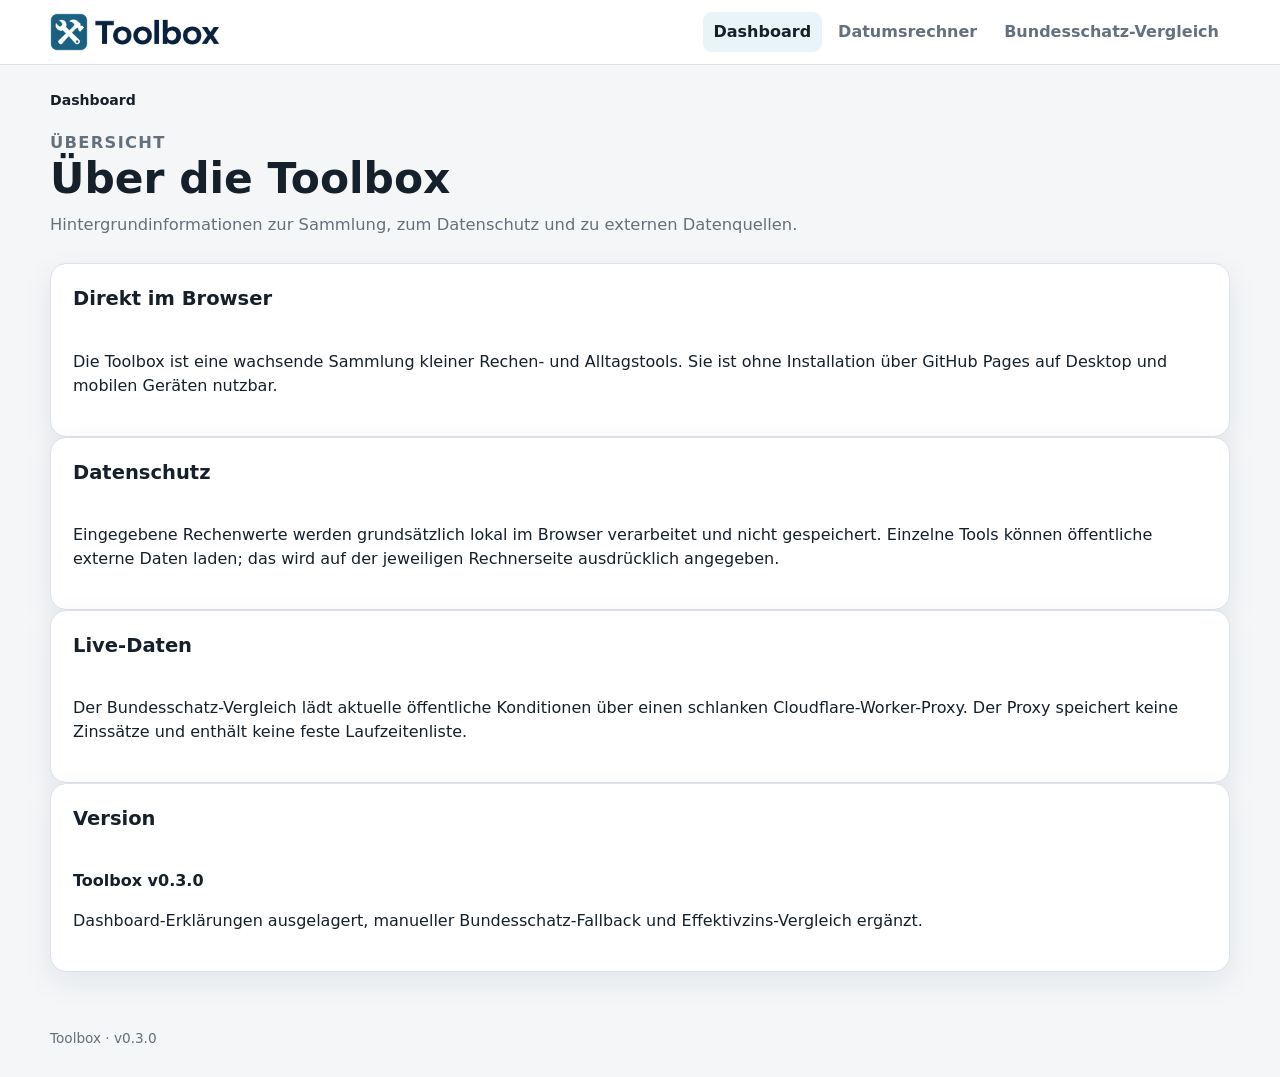
==== docs/about.html @ 52314356 "v.0.3.0 add effective interest comparison" ====
<!doctype html>
<html lang="de">
<head>
  <meta charset="utf-8">
  <meta name="viewport" content="width=device-width, initial-scale=1">
  <meta name="description" content="Informationen zur Toolbox, ihrem Aufbau, Datenschutz und den verwendeten Datenquellen.">
  <link rel="icon" href="assets/favicon/favicon.ico" sizes="any">
  <link rel="icon" type="image/png" sizes="48x48" href="assets/favicon/favicon-48x48.png">
  <link rel="icon" type="image/png" sizes="32x32" href="assets/favicon/favicon-32x32.png">
  <link rel="icon" type="image/png" sizes="16x16" href="assets/favicon/favicon-16x16.png">
  <link rel="apple-touch-icon" sizes="180x180" href="assets/favicon/apple-touch-icon.png">
  <link rel="manifest" href="assets/favicon/site.webmanifest">
  <meta name="theme-color" content="#316880">
  <title>Toolbox – Über die Toolbox</title>
  <link rel="stylesheet" href="css/base.css">
  <link rel="stylesheet" href="css/navigation.css">
  <link rel="stylesheet" href="css/about.css">
</head>
<body>
  <div data-site-header></div>

  <main>
    <nav class="breadcrumbs" aria-label="Breadcrumb" data-breadcrumbs></nav>

    <header class="page-heading page-heading--compact-mobile">
      <p class="page-heading__eyebrow">Übersicht</p>
      <h1>Über die Toolbox</h1>
      <p>Hintergrundinformationen zur Sammlung, zum Datenschutz und zu externen Datenquellen.</p>
    </header>

    <div class="about-grid">
      <section class="panel about-card">
        <div class="panel__header">
          <h2>Direkt im Browser</h2>
        </div>
        <div class="panel__body">
          <p>Die Toolbox ist eine wachsende Sammlung kleiner Rechen- und Alltagstools. Sie ist ohne Installation über GitHub Pages auf Desktop und mobilen Geräten nutzbar.</p>
        </div>
      </section>

      <section class="panel about-card">
        <div class="panel__header">
          <h2>Datenschutz</h2>
        </div>
        <div class="panel__body">
          <p>Eingegebene Rechenwerte werden grundsätzlich lokal im Browser verarbeitet und nicht gespeichert. Einzelne Tools können öffentliche externe Daten laden; das wird auf der jeweiligen Rechnerseite ausdrücklich angegeben.</p>
        </div>
      </section>

      <section class="panel about-card">
        <div class="panel__header">
          <h2>Live-Daten</h2>
        </div>
        <div class="panel__body">
          <p>Der Bundesschatz-Vergleich lädt aktuelle öffentliche Konditionen über einen schlanken Cloudflare-Worker-Proxy. Der Proxy speichert keine Zinssätze und enthält keine feste Laufzeitenliste.</p>
        </div>
      </section>

      <section class="panel about-card">
        <div class="panel__header">
          <h2>Version</h2>
        </div>
        <div class="panel__body">
          <p><strong>Toolbox v0.3.0</strong></p>
          <p class="about-muted">Dashboard-Erklärungen ausgelagert, manueller Bundesschatz-Fallback und Effektivzins-Vergleich ergänzt.</p>
        </div>
      </section>
    </div>
  </main>

  <footer class="site-footer">Toolbox · v0.3.0</footer>

  <script type="module" src="js/navigation.js"></script>
</body>
</html>
---- docs/css/base.css ----
:root {
  color-scheme: light dark;
  --bg: #f4f6f8;
  --surface: #ffffff;
  --surface-soft: #f8fafb;
  --text: #16202a;
  --text-muted: #64717d;
  --border: #dce2e7;
  --accent: #176b87;
  --accent-strong: #0f536a;
  --accent-soft: #e8f4f7;
  --danger: #a22929;
  --danger-soft: #fff0f0;
  --shadow: 0 10px 30px rgba(23, 37, 48, 0.08);
  --radius: 16px;
  --radius-small: 10px;
  --content-width: 1180px;
}

* {
  box-sizing: border-box;
}

html {
  min-height: 100%;
  background: var(--bg);
}

body {
  min-height: 100vh;
  margin: 0;
  font-family: Inter, ui-sans-serif, system-ui, -apple-system, BlinkMacSystemFont, "Segoe UI", sans-serif;
  color: var(--text);
  background: var(--bg);
  line-height: 1.5;
}

a {
  color: inherit;
}

button,
input,
select {
  font: inherit;
}

button,
input,
select,
a {
  -webkit-tap-highlight-color: transparent;
}

main {
  width: min(calc(100% - 32px), var(--content-width));
  margin: 0 auto;
  padding: 24px 0 56px;
}

.page-heading {
  margin: 18px 0 26px;
}

.page-heading__eyebrow {
  margin: 0 0 4px;
  color: var(--accent);
  font-size: 0.82rem;
  font-weight: 800;
  letter-spacing: 0.08em;
  text-transform: uppercase;
}

.page-heading h1 {
  margin: 0;
  font-size: clamp(1.8rem, 4vw, 2.65rem);
  line-height: 1.12;
}

.page-heading p {
  max-width: 760px;
  margin: 10px 0 0;
  color: var(--text-muted);
  font-size: 1.02rem;
}

.panel {
  border: 1px solid var(--border);
  border-radius: var(--radius);
  background: var(--surface);
  box-shadow: var(--shadow);
}

.panel__header {
  padding: 20px 22px 0;
}

.panel__header h2 {
  margin: 0;
  font-size: 1.22rem;
}

.panel__header p {
  margin: 6px 0 0;
  color: var(--text-muted);
}

.panel__body {
  padding: 20px 22px 22px;
}

.field {
  display: grid;
  min-width: 0;
  gap: 7px;
  align-content: start;
}

.field label {
  font-weight: 700;
}

.field__hint {
  color: var(--text-muted);
  font-size: 0.86rem;
}

input,
select {
  width: 100%;
  min-width: 0;
  max-width: 100%;
  min-height: 46px;
  padding: 9px 11px;
  border: 1px solid var(--border);
  border-radius: var(--radius-small);
  color: var(--text);
  background: var(--surface);
}

input[type="date"] {
  display: block;
  inline-size: 100%;
  min-inline-size: 0;
  max-inline-size: 100%;
}

input:focus,
select:focus,
button:focus-visible,
a:focus-visible {
  outline: 3px solid color-mix(in srgb, var(--accent) 34%, transparent);
  outline-offset: 2px;
}

.primary-button {
  min-height: 46px;
  padding: 10px 18px;
  border: 0;
  border-radius: var(--radius-small);
  color: white;
  background: var(--accent);
  font-weight: 800;
  cursor: pointer;
}

.primary-button:hover {
  background: var(--accent-strong);
}

.form-message {
  margin: 2px 0 0;
  padding: 10px 12px;
  border-radius: var(--radius-small);
  font-size: 0.92rem;
}

.form-message--error {
  color: var(--danger);
  background: var(--danger-soft);
}

.error-box {
  display: grid;
  gap: 4px;
  padding: 16px;
  border: 1px solid color-mix(in srgb, var(--danger) 35%, var(--border));
  border-radius: var(--radius-small);
  color: var(--danger);
  background: var(--danger-soft);
}

.site-footer {
  width: min(calc(100% - 32px), var(--content-width));
  margin: 0 auto;
  padding: 0 0 28px;
  color: var(--text-muted);
  font-size: 0.85rem;
}

@media (prefers-color-scheme: dark) {
  :root {
    --bg: #10161b;
    --surface: #182127;
    --surface-soft: #131b20;
    --text: #edf3f6;
    --text-muted: #a7b4bc;
    --border: #314049;
    --accent: #4fa9c8;
    --accent-strong: #69b8d3;
    --accent-soft: #17313a;
    --danger: #ff9d9d;
    --danger-soft: #351c1c;
    --shadow: 0 12px 30px rgba(0, 0, 0, 0.22);
  }
}

@media (max-width: 640px) {
  main {
    width: min(calc(100% - 24px), var(--content-width));
    padding-top: 16px;
  }

  .page-heading {
    margin-top: 12px;
  }

  .panel,
  .panel__header,
  .panel__body,
  .calculator-form,
  .field {
    min-width: 0;
    max-width: 100%;
  }

  .panel__header,
  .panel__body {
    padding-left: 16px;
    padding-right: 16px;
  }

  .field {
    overflow: hidden;
  }

  input[type="date"] {
    display: block;
    box-sizing: border-box;
    width: 100% !important;
    min-width: 0 !important;
    max-width: 100% !important;
    -webkit-appearance: none;
    appearance: none;
  }

  input[type="date"]::-webkit-date-and-time-value {
    min-width: 0;
    text-align: left;
  }

  .site-footer {
    width: min(calc(100% - 24px), var(--content-width));
  }
}
---- docs/css/navigation.css ----
.site-header {
  position: sticky;
  top: 0;
  z-index: 50;
  border-bottom: 1px solid var(--border);
  background: color-mix(in srgb, var(--surface) 94%, transparent);
  backdrop-filter: blur(14px);
}

.site-header__inner {
  width: min(calc(100% - 32px), var(--content-width));
  min-height: 64px;
  margin: 0 auto;
  display: flex;
  align-items: center;
  gap: 24px;
}

.site-brand {
  display: inline-flex;
  align-items: center;
  gap: 10px;
  color: var(--text);
  text-decoration: none;
  font-size: 1.12rem;
  font-weight: 850;
}

.site-brand__logo {
  display: block;
  width: auto;
  height: 40px;
  max-width: 170px;
  object-fit: contain;
}

.topnav {
  display: flex;
  align-items: center;
  gap: 5px;
  margin-left: auto;
}

.topnav__link {
  padding: 8px 11px;
  border-radius: 9px;
  color: var(--text-muted);
  text-decoration: none;
  font-weight: 700;
}

.topnav__link:hover,
.topnav__link.is-active {
  color: var(--text);
  background: var(--accent-soft);
}

.menu-button {
  display: none;
  width: 44px;
  height: 44px;
  margin-left: auto;
  padding: 10px;
  border: 1px solid var(--border);
  border-radius: 11px;
  background: var(--surface);
  cursor: pointer;
}

.menu-button span {
  display: block;
  height: 2px;
  margin: 4px 0;
  border-radius: 2px;
  background: var(--text);
}

.breadcrumbs {
  display: flex;
  flex-wrap: wrap;
  align-items: center;
  gap: 7px;
  min-height: 24px;
  color: var(--text-muted);
  font-size: 0.88rem;
}

.breadcrumbs__link {
  color: var(--text-muted);
  text-decoration: none;
}

.breadcrumbs__link:hover {
  color: var(--accent);
  text-decoration: underline;
}

.breadcrumbs__current {
  color: var(--text);
  font-weight: 700;
}

.mobile-nav,
.mobile-nav-backdrop {
  display: none;
}

@media (max-width: 760px) {
  .site-header__inner {
    width: min(calc(100% - 24px), var(--content-width));
  }

  .site-brand__logo {
    height: 36px;
    max-width: 150px;
  }

  .topnav {
    display: none;
  }

  .menu-button {
    display: block;
  }

  .mobile-nav-backdrop:not([hidden]) {
    position: fixed;
    inset: 64px 0 0;
    z-index: 55;
    display: block;
    background: rgba(0, 0, 0, 0.36);
  }

  .mobile-nav:not([hidden]) {
    position: fixed;
    top: 64px;
    right: 0;
    bottom: 0;
    z-index: 60;
    display: block;
    width: min(86vw, 340px);
    overflow-y: auto;
    padding: 16px;
    border-left: 1px solid var(--border);
    background: var(--surface);
    box-shadow: -12px 0 30px rgba(0, 0, 0, 0.15);
  }

  .menu-open {
    overflow: hidden;
  }

  .mobile-nav__top {
    padding: 4px 4px 13px;
    border-bottom: 1px solid var(--border);
  }

  .mobile-nav__title {
    font-size: 1.06rem;
    font-weight: 850;
  }

  .mobile-nav__group {
    padding: 15px 0 4px;
  }

  .mobile-nav__heading {
    margin: 0 6px 6px;
    color: var(--text-muted);
    font-size: 0.73rem;
    letter-spacing: 0.08em;
    text-transform: uppercase;
  }

  .mobile-nav__link {
    display: block;
    padding: 11px 12px;
    border-radius: 10px;
    color: var(--text);
    text-decoration: none;
    font-weight: 700;
  }

  .mobile-nav__link:hover,
  .mobile-nav__link.is-active {
    background: var(--accent-soft);
  }
}
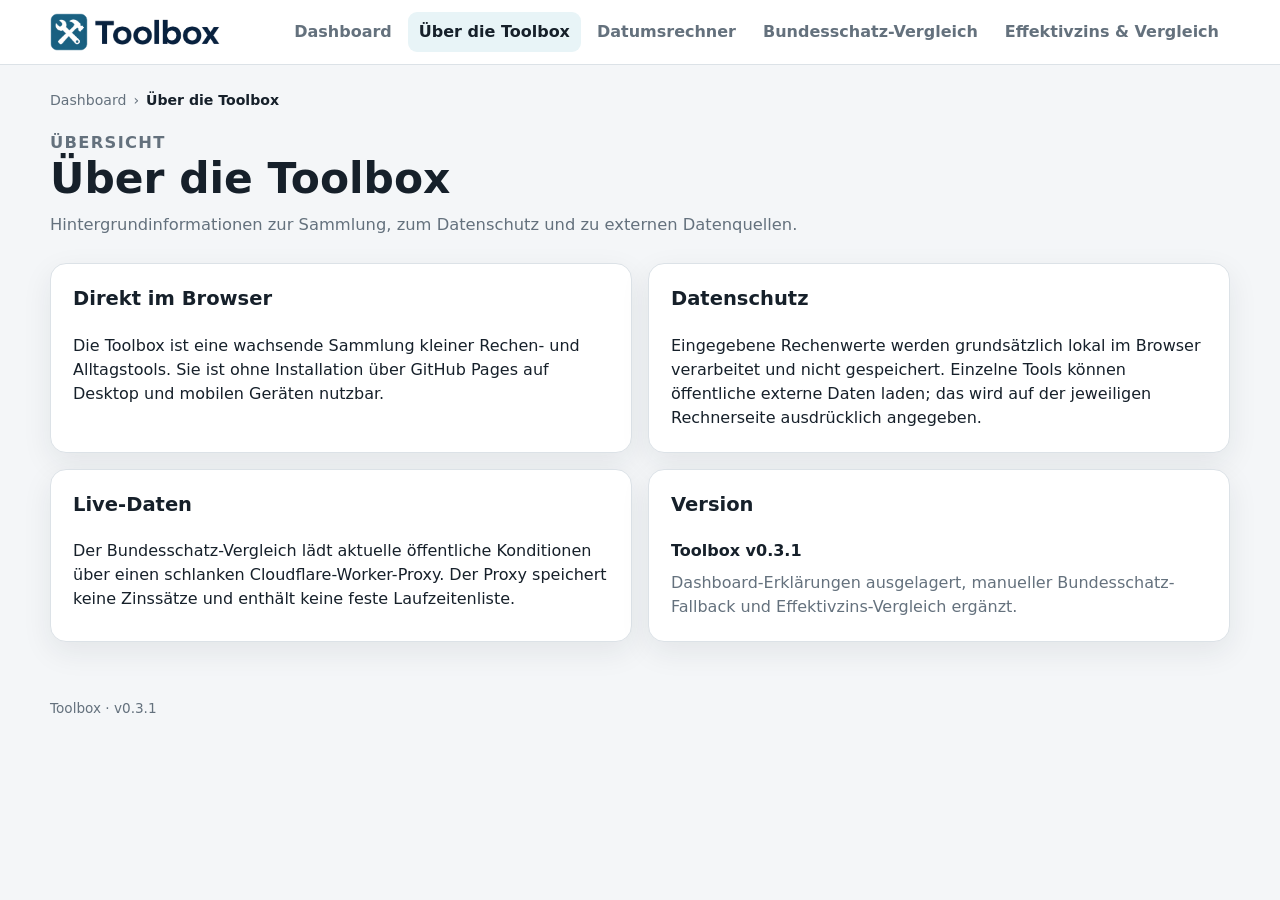
==== commit 8a9a3ab4: "v.0.3.1 fix effective interest tax logic" ====
--- a/docs/about.html
+++ b/docs/about.html
@@ -61,14 +61,14 @@
           <h2>Version</h2>
         </div>
         <div class="panel__body">
-          <p><strong>Toolbox v0.3.0</strong></p>
+          <p><strong>Toolbox v0.3.1</strong></p>
           <p class="about-muted">Dashboard-Erklärungen ausgelagert, manueller Bundesschatz-Fallback und Effektivzins-Vergleich ergänzt.</p>
         </div>
       </section>
     </div>
   </main>
 
-  <footer class="site-footer">Toolbox · v0.3.0</footer>
+  <footer class="site-footer">Toolbox · v0.3.1</footer>
 
   <script type="module" src="js/navigation.js"></script>
 </body>
--- a/docs/css/navigation.css
+++ b/docs/css/navigation.css
@@ -105,7 +105,7 @@
   display: none;
 }
 
-@media (max-width: 760px) {
+@media (max-width: 1080px) {
   .site-header__inner {
     width: min(calc(100% - 24px), var(--content-width));
   }
--- a/docs/css/about.css
+++ b/docs/css/about.css
@@ -0,0 +1,31 @@
+.about-grid {
+  display: grid;
+  grid-template-columns: repeat(2, minmax(0, 1fr));
+  gap: 16px;
+}
+
+.about-card {
+  min-width: 0;
+}
+
+.about-card .panel__body p {
+  margin: 0;
+}
+
+.about-card .panel__body p + p {
+  margin-top: 8px;
+}
+
+.about-muted {
+  color: var(--text-muted);
+}
+
+@media (max-width: 680px) {
+  .about-grid {
+    grid-template-columns: 1fr;
+  }
+
+  .page-heading--compact-mobile p:last-child {
+    display: none;
+  }
+}
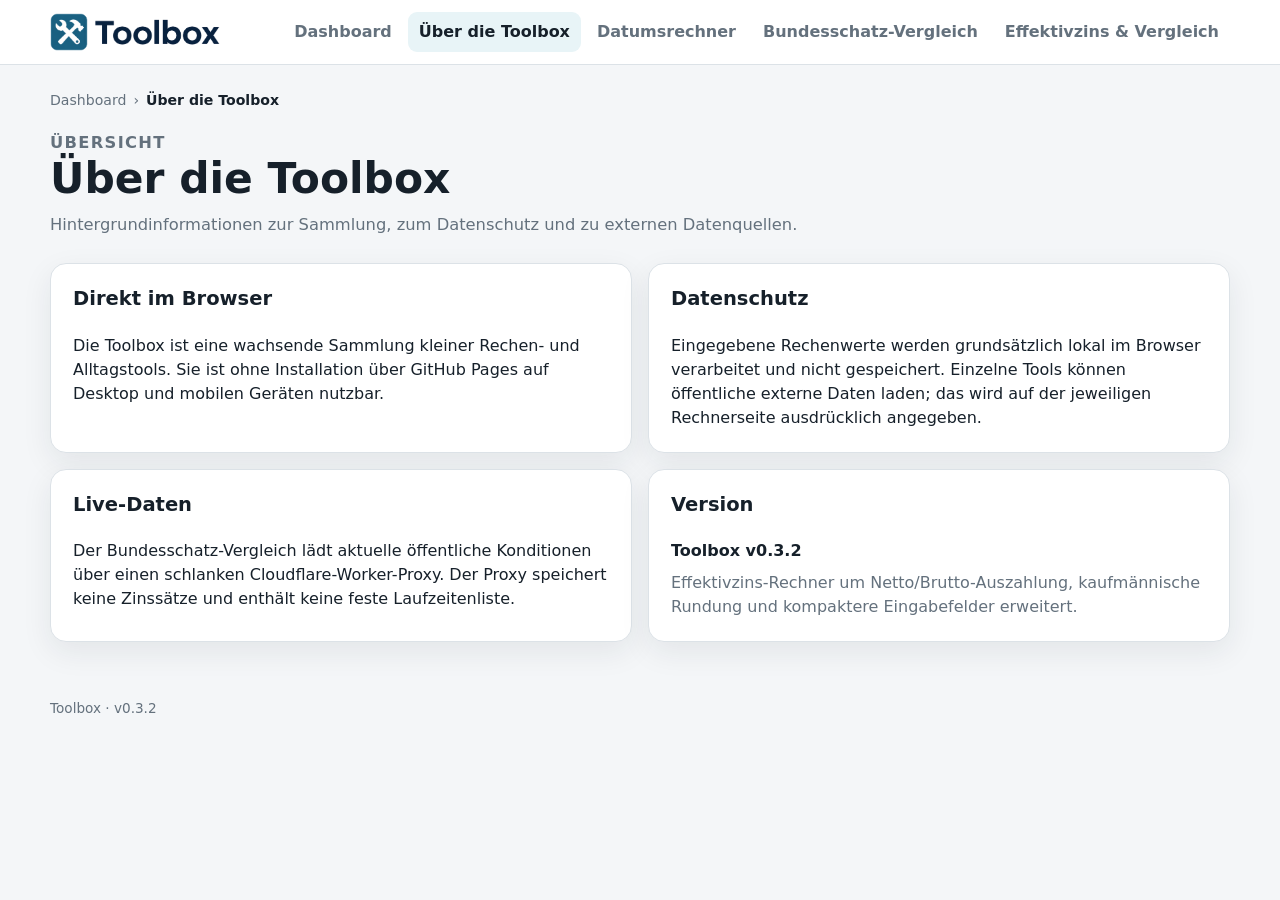
==== commit 46c3e393: "v.0.3.2 improve effective interest inputs" ====
--- a/docs/about.html
+++ b/docs/about.html
@@ -61,14 +61,14 @@
           <h2>Version</h2>
         </div>
         <div class="panel__body">
-          <p><strong>Toolbox v0.3.1</strong></p>
-          <p class="about-muted">Dashboard-Erklärungen ausgelagert, manueller Bundesschatz-Fallback und Effektivzins-Vergleich ergänzt.</p>
+          <p><strong>Toolbox v0.3.2</strong></p>
+          <p class="about-muted">Effektivzins-Rechner um Netto/Brutto-Auszahlung, kaufmännische Rundung und kompaktere Eingabefelder erweitert.</p>
         </div>
       </section>
     </div>
   </main>
 
-  <footer class="site-footer">Toolbox · v0.3.1</footer>
+  <footer class="site-footer">Toolbox · v0.3.2</footer>
 
   <script type="module" src="js/navigation.js"></script>
 </body>
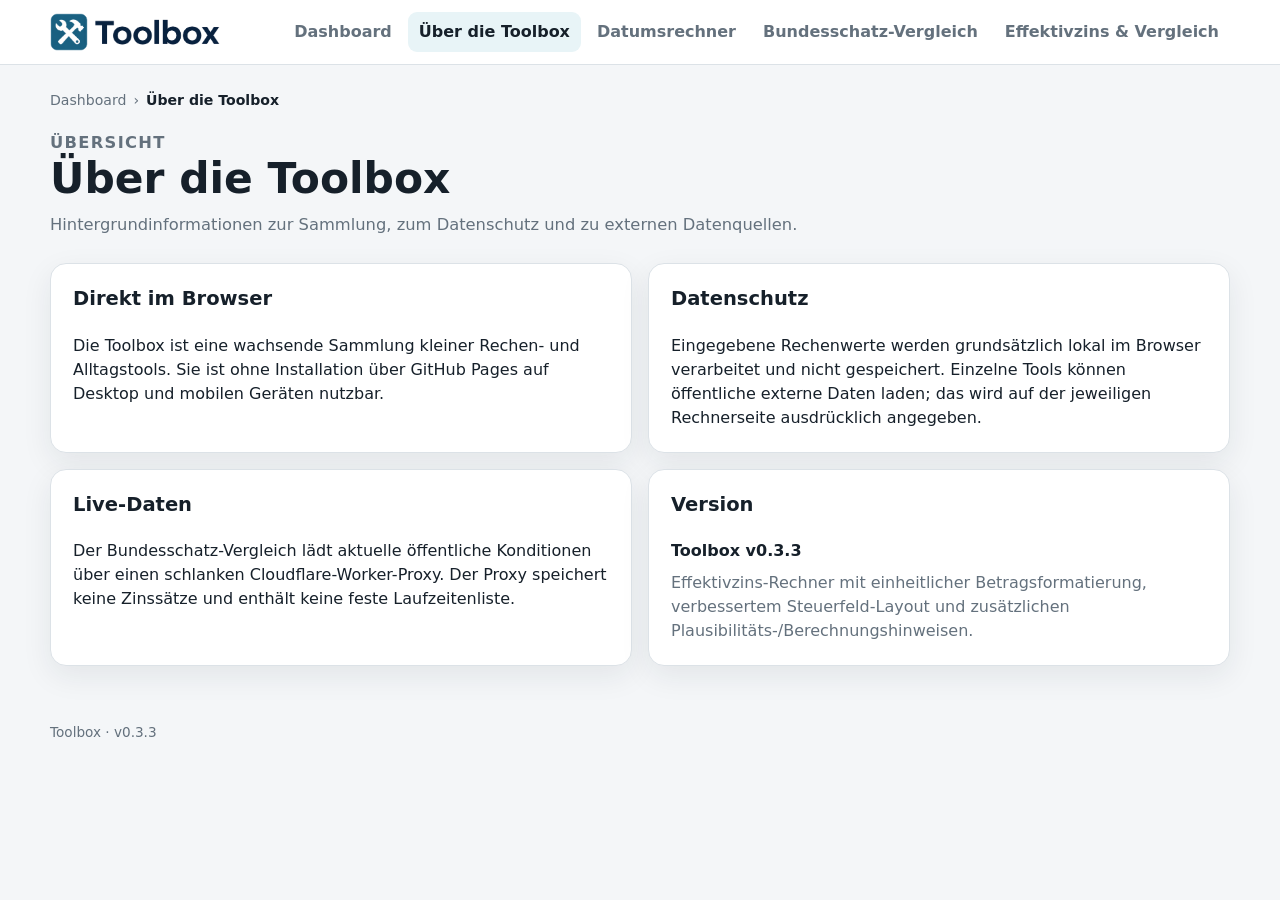
==== commit d0459aae: "v.0.3.3 refine effective interest form" ====
--- a/docs/about.html
+++ b/docs/about.html
@@ -61,14 +61,14 @@
           <h2>Version</h2>
         </div>
         <div class="panel__body">
-          <p><strong>Toolbox v0.3.2</strong></p>
-          <p class="about-muted">Effektivzins-Rechner um Netto/Brutto-Auszahlung, kaufmännische Rundung und kompaktere Eingabefelder erweitert.</p>
+          <p><strong>Toolbox v0.3.3</strong></p>
+          <p class="about-muted">Effektivzins-Rechner mit einheitlicher Betragsformatierung, verbessertem Steuerfeld-Layout und zusätzlichen Plausibilitäts-/Berechnungshinweisen.</p>
         </div>
       </section>
     </div>
   </main>
 
-  <footer class="site-footer">Toolbox · v0.3.2</footer>
+  <footer class="site-footer">Toolbox · v0.3.3</footer>
 
   <script type="module" src="js/navigation.js"></script>
 </body>
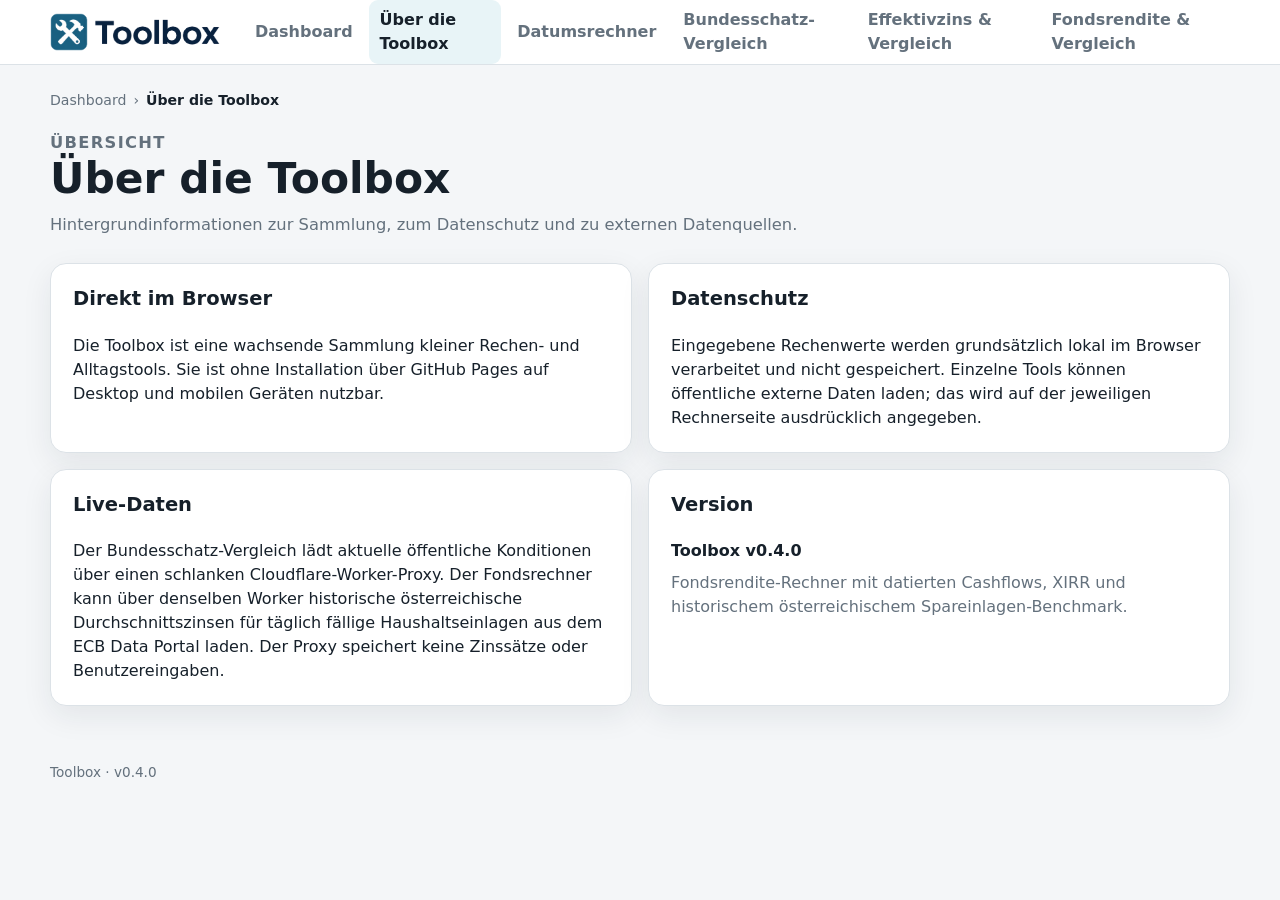
==== commit 71296664: "v.0.4.0 add fund return comparison" ====
--- a/docs/about.html
+++ b/docs/about.html
@@ -52,7 +52,7 @@
           <h2>Live-Daten</h2>
         </div>
         <div class="panel__body">
-          <p>Der Bundesschatz-Vergleich lädt aktuelle öffentliche Konditionen über einen schlanken Cloudflare-Worker-Proxy. Der Proxy speichert keine Zinssätze und enthält keine feste Laufzeitenliste.</p>
+          <p>Der Bundesschatz-Vergleich lädt aktuelle öffentliche Konditionen über einen schlanken Cloudflare-Worker-Proxy. Der Fondsrechner kann über denselben Worker historische österreichische Durchschnittszinsen für täglich fällige Haushaltseinlagen aus dem ECB Data Portal laden. Der Proxy speichert keine Zinssätze oder Benutzereingaben.</p>
         </div>
       </section>
 
@@ -61,8 +61,8 @@
           <h2>Version</h2>
         </div>
         <div class="panel__body">
-          <p><strong>Toolbox v0.3.3</strong></p>
-          <p class="about-muted">Effektivzins-Rechner mit einheitlicher Betragsformatierung, verbessertem Steuerfeld-Layout und zusätzlichen Plausibilitäts-/Berechnungshinweisen.</p>
+          <p><strong>Toolbox v0.4.0</strong></p>
+          <p class="about-muted">Fondsrendite-Rechner mit datierten Cashflows, XIRR und historischem österreichischem Spareinlagen-Benchmark.</p>
         </div>
       </section>
     </div>
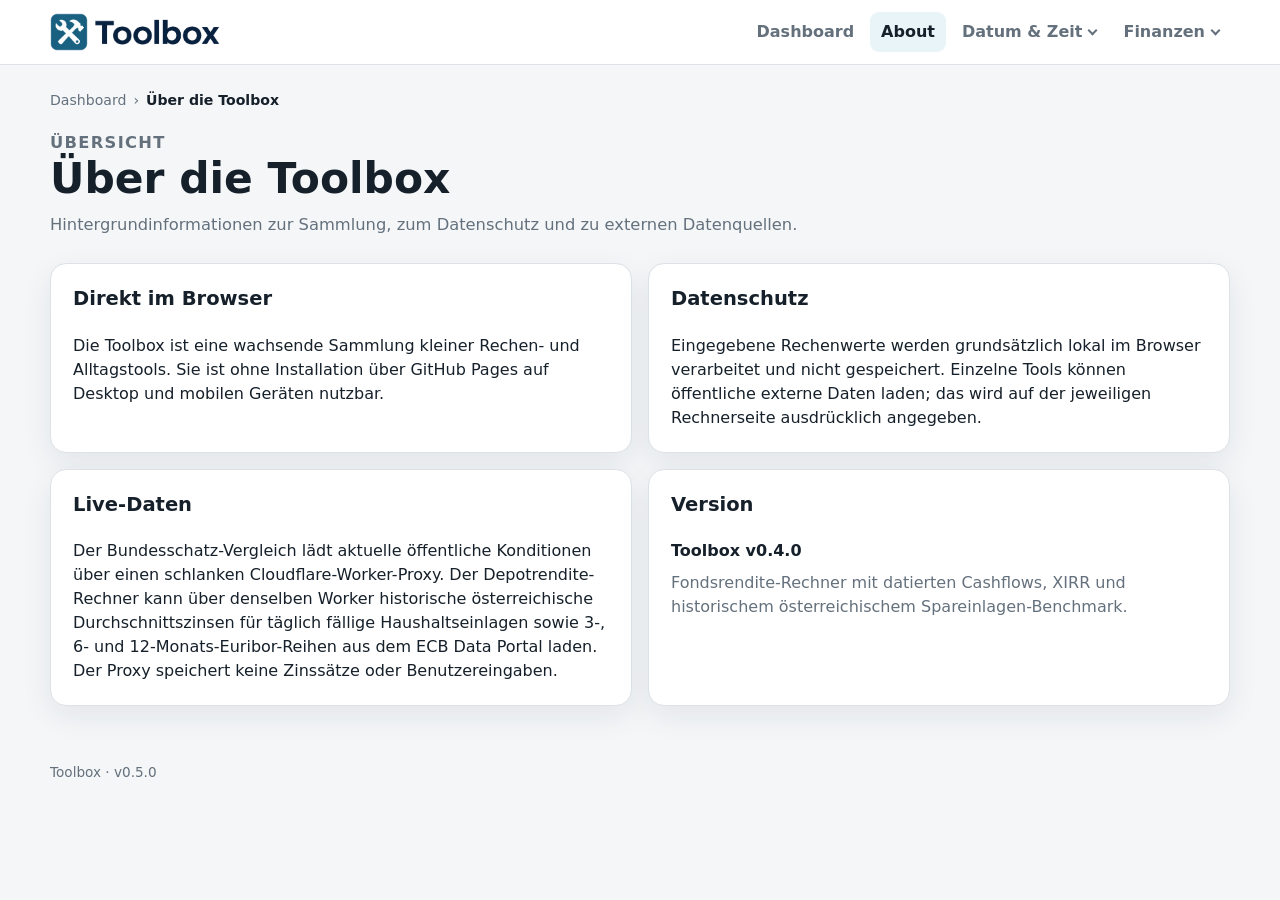
==== commit 80427558: "v.0.5.0 expand depot return analysis" ====
--- a/docs/about.html
+++ b/docs/about.html
@@ -52,7 +52,7 @@
           <h2>Live-Daten</h2>
         </div>
         <div class="panel__body">
-          <p>Der Bundesschatz-Vergleich lädt aktuelle öffentliche Konditionen über einen schlanken Cloudflare-Worker-Proxy. Der Fondsrechner kann über denselben Worker historische österreichische Durchschnittszinsen für täglich fällige Haushaltseinlagen aus dem ECB Data Portal laden. Der Proxy speichert keine Zinssätze oder Benutzereingaben.</p>
+          <p>Der Bundesschatz-Vergleich lädt aktuelle öffentliche Konditionen über einen schlanken Cloudflare-Worker-Proxy. Der Depotrendite-Rechner kann über denselben Worker historische österreichische Durchschnittszinsen für täglich fällige Haushaltseinlagen sowie 3-, 6- und 12-Monats-Euribor-Reihen aus dem ECB Data Portal laden. Der Proxy speichert keine Zinssätze oder Benutzereingaben.</p>
         </div>
       </section>
 
--- a/docs/css/navigation.css
+++ b/docs/css/navigation.css
@@ -41,17 +41,86 @@
   margin-left: auto;
 }
 
-.topnav__link {
+.topnav__link,
+.topnav-dropdown__summary {
+  min-height: 40px;
+  display: inline-flex;
+  align-items: center;
+  gap: 7px;
   padding: 8px 11px;
   border-radius: 9px;
   color: var(--text-muted);
   text-decoration: none;
   font-weight: 700;
+  white-space: nowrap;
 }
 
 .topnav__link:hover,
-.topnav__link.is-active {
-  color: var(--text);
+.topnav__link.is-active,
+.topnav-dropdown.is-active > .topnav-dropdown__summary,
+.topnav-dropdown[open] > .topnav-dropdown__summary {
+  color: var(--text);
+  background: var(--accent-soft);
+}
+
+.topnav-dropdown {
+  position: relative;
+}
+
+.topnav-dropdown__summary {
+  list-style: none;
+  cursor: pointer;
+  user-select: none;
+}
+
+.topnav-dropdown__summary::-webkit-details-marker {
+  display: none;
+}
+
+.topnav-dropdown__summary::marker {
+  content: "";
+}
+
+.topnav-dropdown__chevron {
+  width: 7px;
+  height: 7px;
+  margin-top: -3px;
+  border-right: 2px solid currentColor;
+  border-bottom: 2px solid currentColor;
+  transform: rotate(45deg);
+  transition: transform 0.15s ease;
+}
+
+.topnav-dropdown[open] .topnav-dropdown__chevron {
+  margin-top: 3px;
+  transform: rotate(225deg);
+}
+
+.topnav-dropdown__panel {
+  position: absolute;
+  top: calc(100% + 7px);
+  right: 0;
+  z-index: 70;
+  min-width: 235px;
+  padding: 7px;
+  border: 1px solid var(--border);
+  border-radius: 12px;
+  background: var(--surface);
+  box-shadow: 0 14px 34px rgba(15, 23, 42, 0.14);
+}
+
+.topnav-dropdown__link {
+  display: block;
+  padding: 10px 11px;
+  border-radius: 8px;
+  color: var(--text);
+  text-decoration: none;
+  font-weight: 700;
+  white-space: nowrap;
+}
+
+.topnav-dropdown__link:hover,
+.topnav-dropdown__link.is-active {
   background: var(--accent-soft);
 }
 
@@ -105,7 +174,7 @@
   display: none;
 }
 
-@media (max-width: 1080px) {
+@media (max-width: 860px) {
   .site-header__inner {
     width: min(calc(100% - 24px), var(--content-width));
   }
@@ -160,6 +229,14 @@
     font-weight: 850;
   }
 
+  .mobile-nav__link--top {
+    margin-top: 8px;
+  }
+
+  .mobile-nav__link--top + .mobile-nav__link--top {
+    margin-top: 2px;
+  }
+
   .mobile-nav__group {
     padding: 15px 0 4px;
   }
